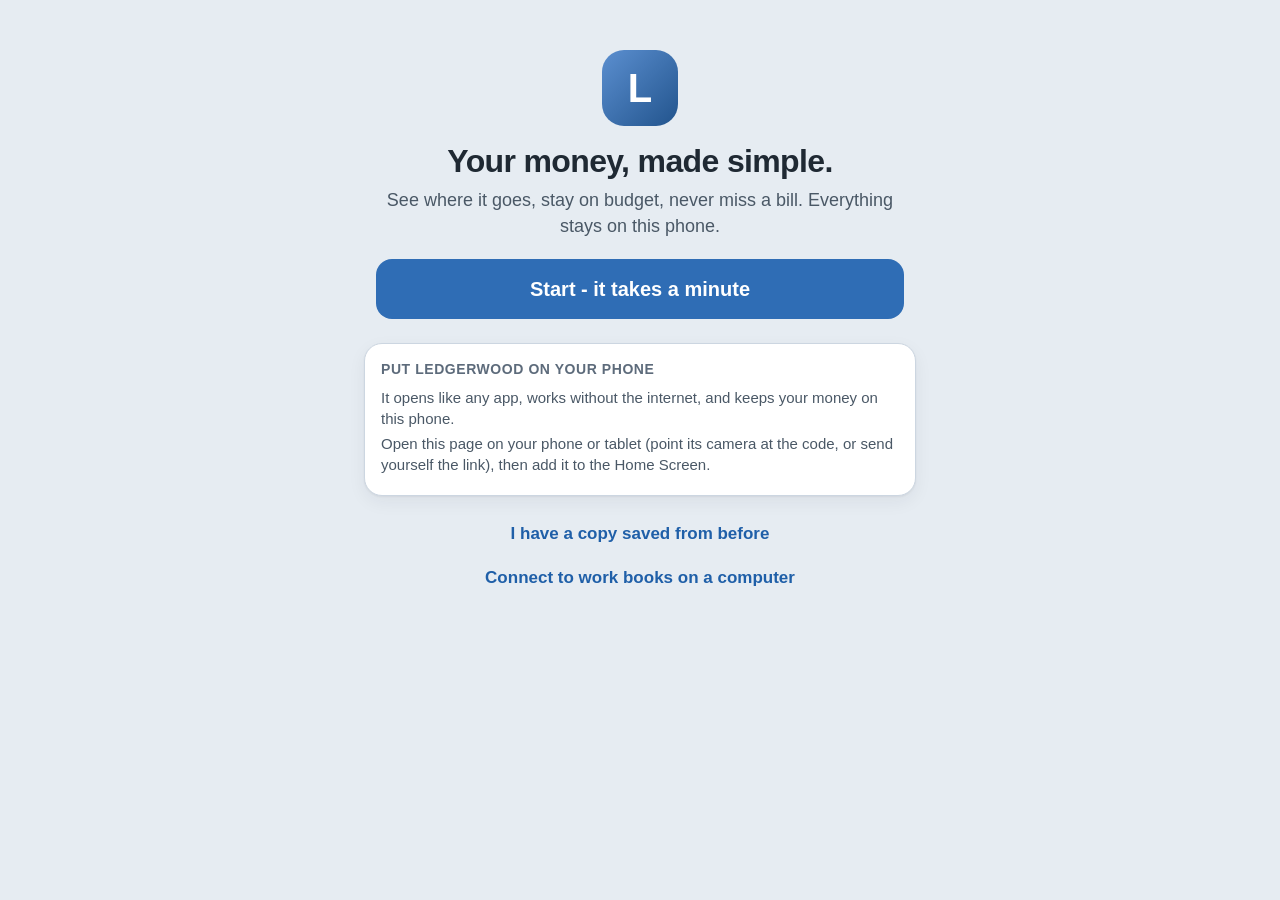
==== index.html @ f2d60dee "Ledgerwood phone app Co-Authored-By: Claude Opus 5.5 <noreply@anthropic.com>" ====
<!doctype html>
<html lang="en">
  <head>
    <meta charset="UTF-8" />
    <meta http-equiv="Content-Security-Policy" content="default-src 'self'; script-src 'self'; style-src 'self' 'unsafe-inline'; img-src 'self' data: blob:; font-src 'self' data:; connect-src 'self'; manifest-src 'self'; worker-src 'self'; object-src 'none'; base-uri 'none'; form-action 'none'" />
    <meta name="viewport" content="width=device-width, initial-scale=1, viewport-fit=cover" />
    <meta name="theme-color" content="#2f6db5" />
    <meta name="color-scheme" content="light dark" />
    <meta name="apple-mobile-web-app-capable" content="yes" />
    <meta name="mobile-web-app-capable" content="yes" />
    <meta name="apple-mobile-web-app-status-bar-style" content="default" />
    <meta name="apple-mobile-web-app-title" content="Ledgerwood" />
    <meta name="format-detection" content="telephone=no" />
    <meta name="referrer" content="no-referrer" />
    <link rel="manifest" href="./manifest.webmanifest" />
    <link rel="apple-touch-icon" href="./icon-256.png" />
    <link rel="icon" type="image/png" href="./icon-256.png" />
    <title>Ledgerwood</title>
    <script type="module" crossorigin src="./assets/index-CLqVb404.js"></script>
    <link rel="stylesheet" crossorigin href="./assets/index-DBd5K2bX.css">
  </head>
  <body>
    <div id="root"></div>
  </body>
</html>
---- assets/index-DBd5K2bX.css ----
:root{--frame:#e6ecf2;--paper:#fff;--chrome:#eef2f6;--border:#ccd6e1;--text:#1f2933;--text-2:#4a5866;--muted:#5d6b7b;--accent:#2f6db5;--accent-dark:#22548d;--accent-light:#dbe8f6;--link:#1f5fa8;--good:#2e8a4f;--bad:#c0392b;--warn:#9a6512;--warn-bg:#fdf3e1;--bar-top:#4b84c6;--bar-bottom:#3268a8;--shadow:0 1px 2px #1f293314, 0 2px 8px #1f29330f;--lightningcss-light:initial;--lightningcss-dark: ;color-scheme:light dark}@media (prefers-color-scheme:dark){:root{--lightningcss-light: ;--lightningcss-dark:initial;--frame:#14191f;--paper:#1f252d;--chrome:#252b33;--border:#38414c;--text:#e8edf2;--text-2:#c2ccd6;--muted:#9aa7b5;--accent:#3a7bc8;--accent-dark:#2f6db5;--accent-light:#213650;--link:#8cc0f5;--good:#5cc283;--bad:#f0806f;--warn:#e6b45a;--warn-bg:#3a2f1b;--bar-top:#2a4f7c;--bar-bottom:#1f3d61;--shadow:0 1px 2px #0006}}*{box-sizing:border-box;-webkit-tap-highlight-color:transparent}html,body{background:var(--frame);color:var(--text);margin:0}body{-webkit-text-size-adjust:100%;overscroll-behavior-y:contain;font:17px/1.4 -apple-system,BlinkMacSystemFont,Segoe UI,Roboto,Helvetica Neue,Arial,sans-serif}button,input,select{font:inherit;color:inherit}button{cursor:pointer}h1{margin:8px 0;font-size:24px;line-height:1.2}.pk-app{min-height:100vh;flex-direction:column;min-height:100dvh;display:flex}.pk-main{padding:12px 14px calc(96px + env(safe-area-inset-bottom));flex:1;width:100%;max-width:640px;margin:0 auto}.pk-plain .pk-main{padding-bottom:24px}.pk-head{z-index:6;position:sticky;top:0}.pk-top{padding:calc(env(safe-area-inset-top) + 4px) 6px 4px;color:#fff;background:linear-gradient(var(--bar-top), var(--bar-bottom));align-items:center;gap:4px;display:flex}.pk-title{text-align:center;white-space:nowrap;text-overflow:ellipsis;flex:1;margin:0;font-size:20px;font-weight:600;overflow:hidden}.pk-topbtn{color:#fff;background:0 0;border:0;border-radius:24px;place-items:center;width:48px;height:48px;display:grid}.pk-topbtn:active{background:#ffffff2e}.pk-topbtn.ghost{visibility:hidden}.pk-status{width:100%;color:var(--text-2);background:var(--chrome);border:0;border-bottom:1px solid var(--border);text-align:left;align-items:center;gap:8px;padding:8px 14px;font-size:15px;display:flex}.pk-status.away{background:var(--warn-bg);color:var(--warn);min-height:48px;font-weight:600}.pk-status-text{flex:1}.pk-why-btn{border:1px solid;border-radius:16px;flex:none;padding:6px 12px;font-size:14px}.pk-status.note{color:#fff;background:var(--good);border-bottom-color:#0000;min-height:40px;font-weight:600}.pk-status.note.warn{background:var(--warn)}@media (prefers-color-scheme:dark){.pk-status.note.warn{color:#1b1408}.pk-status.note{color:#0d1f14}}.pk-chips{grid-template-columns:1fr 1fr;gap:8px;margin-top:8px;display:grid}.pk-chip{background:var(--chrome);border:1px solid var(--border);border-radius:10px;flex-direction:column;padding:8px 10px;display:flex}.pk-chip span{color:var(--text-2);font-size:14px;font-weight:600}.pk-chip b{font-variant-numeric:tabular-nums;font-size:20px}.pk-chip.red{border-color:var(--bad)}.pk-chip.red b{color:var(--bad)}.pk-chip.yellow{border-color:#d39a2c}.pk-sheet-back{z-index:20;background:#00000059;align-items:flex-end;display:flex;position:fixed;inset:0}.pk-sheet{background:var(--paper);width:100%;max-width:640px;padding:18px 18px calc(18px + env(safe-area-inset-bottom));border-radius:18px 18px 0 0;flex-direction:column;gap:8px;margin:0 auto;display:flex;box-shadow:0 -6px 24px #00000040}.pk-sheet-title{font-size:20px;font-weight:700}.pk-sheet-what{font-size:17px}.pk-sheet-steps{margin:2px 0;padding-left:1.4em;font-size:17px;line-height:1.5}.pk-sheet-how{font-size:17px}.pk-sheet-more{color:var(--muted);font-size:15px}.pk-helplink{width:100%;min-height:48px;color:var(--muted);background:0 0;border:0;justify-content:center;align-items:center;gap:6px;margin-top:14px;font-size:15px;font-weight:600;display:flex}.pk-link.quiet{color:var(--muted);align-items:center;gap:6px;margin-top:12px;font-size:15px;display:inline-flex}.pk-dot{border-radius:6px;flex:none;width:11px;height:11px;display:inline-block}.pk-dot.green{background:var(--good)}.pk-dot.yellow{background:#d39a2c}.pk-dot.red{background:var(--bad)}.pk-dot.grey{background:var(--muted)}.pk-stack{flex-direction:column;gap:12px;display:flex}.pk-card{text-align:left;background:var(--paper);border:1px solid var(--border);width:100%;box-shadow:var(--shadow);border-radius:14px;padding:14px 16px;display:block}.pk-card.tap:active,.pk-row.tap:active{background:var(--accent-light)}.pk-card-head{align-items:center;gap:8px;margin-bottom:4px;display:flex}.pk-card-title{color:var(--text-2);text-transform:uppercase;letter-spacing:.03em;flex:1;font-size:15px;font-weight:600}.pk-chev{color:var(--muted);font-size:28px;line-height:1}.pk-card-more{color:var(--link);margin-top:8px;font-size:16px;font-weight:600}.pk-num{letter-spacing:-.01em;font-variant-numeric:tabular-nums;font-size:34px;font-weight:700;line-height:1.15}.pk-num.mid{font-size:26px}.pk-num-sub{color:var(--text-2);font-size:16px;font-weight:500}.pk-why{color:var(--text-2);margin-top:2px;font-size:16px}.pk-why.late,.late{color:var(--bad)}.pk-label{color:var(--muted);font-size:14px;font-weight:600}.pk-two{grid-template-columns:1fr 1fr;gap:12px;display:grid}.pk-total{text-align:right;padding:0 4px;font-size:18px;font-weight:700}.pk-list{background:var(--paper);border:1px solid var(--border);border-radius:14px;flex-direction:column;display:flex;overflow:hidden}.pk-list:empty{display:none}.pk-row{border:0;border-top:1px solid var(--border);text-align:left;background:0 0;align-items:center;gap:10px;width:100%;min-height:56px;padding:10px 16px;display:flex}.pk-list>.pk-row:first-child,.pk-card .pk-row:first-of-type{border-top:0}.pk-card .pk-row{min-height:44px;padding:8px 0}.pk-row-l{flex-direction:column;flex:1;min-width:0;display:flex}.pk-row-main{overflow-wrap:anywhere;font-weight:600}.pk-row-sub{color:var(--muted);font-size:14.5px}.pk-row-r{text-align:right;flex-direction:column;align-items:flex-end;display:flex}.pk-row-amt{font-variant-numeric:tabular-nums;white-space:nowrap;font-weight:600}.pk-row-r.late .pk-row-sub{color:var(--bad);font-weight:600}.pk-empty{text-align:center;color:var(--muted);padding:22px 8px;font-size:16px}.pk-h{margin:4px 2px 0;font-size:24px}.pk-sub{text-transform:uppercase;letter-spacing:.03em;color:var(--text-2);margin:8px 2px -4px;font-size:15px}.center{text-align:center}.pk-big{border:1px solid #0000;border-radius:14px;justify-content:center;align-items:center;gap:10px;width:100%;min-height:56px;padding:12px 18px;font-size:18px;font-weight:600;display:flex}.pk-big.primary{background:var(--accent);color:#fff}.pk-big.primary:active{background:var(--accent-dark)}.pk-big.plain{background:var(--paper);color:var(--link);border-color:var(--border)}.pk-big.danger{background:var(--bad);color:#fff}.pk-big:disabled{opacity:.55}.pk-mini{background:var(--accent);color:#fff;border:0;border-radius:10px;min-height:40px;padding:6px 12px;font-size:15px;font-weight:600}.pk-mini.plain{color:var(--link);background:0 0}.pk-link{color:var(--link);text-align:left;background:0 0;border:0;min-height:44px;padding:4px 0;font-size:18px;font-weight:600}.pk-actions{grid-template-columns:repeat(auto-fit,minmax(90px,1fr));gap:10px;display:grid}.pk-act{background:var(--paper);border:1px solid var(--border);min-height:68px;color:var(--link);border-radius:14px;flex-direction:column;justify-content:center;align-items:center;gap:4px;font-weight:600;text-decoration:none;display:flex}.pk-act:active{background:var(--accent-light)}.pk-icon{flex:none}.pk-tabs{z-index:5;background:var(--paper);border-top:1px solid var(--border);padding-bottom:env(safe-area-inset-bottom);display:flex;position:fixed;bottom:0;left:0;right:0}.pk-tabs button{min-height:64px;color:var(--muted);background:0 0;border:0;flex-direction:column;flex:1;justify-content:center;align-items:center;gap:2px;font-size:13.5px;font-weight:600;display:flex}.pk-tabs button.on{color:var(--accent)}@media (prefers-color-scheme:dark){.pk-tabs button.on{color:var(--link)}}.pk-paper{background:var(--paper);border:1px solid var(--border);box-shadow:var(--shadow);border-radius:14px;padding:16px}.pk-paper-title{align-items:center;gap:10px;margin-bottom:4px;font-size:22px;font-weight:700;display:flex}.pk-lines{border-top:1px solid var(--border);margin:10px 0 4px}.pk-lines .pk-row{border-top:1px solid var(--border);min-height:44px;padding:8px 0}.pk-lines .pk-row:first-child{border-top:0}.pk-tot{border-top:1px solid var(--border);justify-content:space-between;padding:6px 0;font-size:18px;display:flex}.pk-tot b{font-variant-numeric:tabular-nums}.pk-tot.big{font-size:20px;font-weight:700}.pk-tot.big span{color:var(--text-2);align-self:center;font-size:17px;font-weight:600}.pk-paid,.pk-stamp{color:var(--good);border:2px solid var(--good);letter-spacing:.08em;border-radius:6px;margin-top:6px;padding:0 8px;font-weight:800;display:inline-block;transform:rotate(-4deg)}.pk-stamp{color:var(--bad);border-color:var(--bad);font-size:14px}.pk-bar{background:var(--chrome);border:1px solid var(--border);border-radius:6px;height:12px;margin:8px 0 4px;overflow:hidden}.pk-bar span{background:var(--good);height:100%;display:block}.pk-bar span.over{background:var(--bad)}.pk-search,.pk-field input,.pk-field select{border:1px solid var(--border);background:var(--paper);border-radius:12px;width:100%;min-height:54px;padding:10px 14px;font-size:18px}.pk-search:focus,.pk-field input:focus,.pk-field select:focus{outline:3px solid var(--accent-light);border-color:var(--accent)}.pk-field{flex-direction:column;gap:6px;display:flex}.pk-field>span{color:var(--text-2);font-size:15px;font-weight:600}.pk-seg{background:var(--chrome);border:1px solid var(--border);border-radius:12px;padding:3px;display:flex}.pk-seg button{min-height:46px;color:var(--text-2);background:0 0;border:0;border-radius:9px;flex:1;font-weight:600}.pk-seg button.on{background:var(--paper);color:var(--text);box-shadow:var(--shadow)}.pk-pickrow{text-align:left;border:1px solid var(--border);background:var(--paper);border-radius:10px;min-height:50px;padding:8px 14px;font-weight:600}.pk-chosen{background:var(--accent-light);border-radius:12px;justify-content:space-between;align-items:center;gap:8px;min-height:54px;padding:4px 4px 4px 14px;display:flex}.pk-check{align-items:center;gap:10px;min-height:48px;font-size:16px;display:flex}.pk-check input{width:24px;height:24px}.pk-row.snap{gap:12px}.pk-thumb{object-fit:cover;background:var(--chrome);width:52px;height:52px;color:var(--muted);border-radius:8px;flex:none;place-items:center;display:grid}.pk-state{font-size:15px;font-weight:600}.pk-state.done{color:var(--good)}.pk-state.waiting{color:var(--warn)}.pk-state.failed{color:var(--bad)}.pk-row-btns{flex-direction:column;gap:4px;display:flex}.pk-center{text-align:center;padding:calc(env(safe-area-inset-top) + 32px) 10px 16px;flex-direction:column;align-items:center;gap:10px;display:flex}.pk-center p{max-width:30em;margin:4px 0}.pk-logo{color:#fff;background:linear-gradient(var(--bar-top), var(--bar-bottom));width:76px;height:76px;box-shadow:var(--shadow);border-radius:20px;place-items:center;font:800 44px/1 Georgia,serif;display:grid}.pk-logo.small{border-radius:15px;width:56px;height:56px;font-size:32px}.pk-phone-big{color:#fff;background:var(--good);border-radius:38px;place-items:center;width:76px;height:76px;font-size:40px;display:grid}.pk-steps{text-align:left;max-width:26em;padding-left:1.4em;font-size:18px;line-height:1.5}.pk-steps li{margin:8px 0}.pk-quiet{color:var(--muted)}.pk-quiet.small{margin-top:12px;font-size:14.5px}.pk-bad{color:var(--bad);min-height:1.4em;font-weight:600}.pk-pad{padding:0 14px}.pk-pinpage h1{margin-top:4px}.pk-pin{flex-direction:column;align-items:center;gap:22px;width:100%;max-width:330px;display:flex}.pk-pin-dots{gap:18px;margin-top:8px;display:flex}.pk-pin-dots span{border:2px solid var(--accent);border-radius:9px;width:18px;height:18px}.pk-pin-dots span.on{background:var(--accent)}.pk-keys{grid-template-columns:repeat(3,1fr);gap:14px;width:100%;display:grid}.pk-key{border:1px solid var(--border);background:var(--paper);height:72px;box-shadow:var(--shadow);border-radius:36px;font-size:30px;font-weight:500}.pk-key:active{background:var(--accent-light)}.pk-spin{border:4px solid var(--accent-light);border-top-color:var(--accent);border-radius:22px;width:44px;height:44px;margin:18px;animation:.9s linear infinite pk-spin}.pk-spin.small{border-width:3px;width:28px;height:28px}@keyframes pk-spin{to{transform:rotate(360deg)}}@media (min-width:380px){.pk-num{font-size:36px}}@media (prefers-reduced-motion:reduce){.pk-spin{animation-duration:3s}}.pk-tot.sub{color:var(--text-2);font-size:16px}:root{--mm-radius:18px;--mm-good:var(--good);--mm-card-shadow:0 1px 2px #1f29330f, 0 6px 18px #1f29330f;--pk-blue:#5b8fd0}@media (prefers-color-scheme:dark){:root{--mm-card-shadow:0 1px 2px #00000059}}.mm-app{min-height:100vh;background:var(--frame);min-height:100dvh;display:flex}.mm-body{flex-direction:column;flex:1;min-width:0;display:flex}.mm-top{background:linear-gradient(135deg, var(--bar-top), var(--bar-bottom))}.mm-main{padding:14px 14px calc(104px + env(safe-area-inset-bottom));flex:1;width:100%;max-width:680px;margin:0 auto}.mm-app.wide .mm-main{padding-bottom:32px}.mm-main.two{max-width:1180px}.mm-stack{flex-direction:column;gap:12px;min-width:0;display:flex}.mm-cols{grid-template-columns:minmax(0,1fr) minmax(0,1fr);align-items:start;gap:16px;display:grid}@media (orientation:portrait) and (max-width:900px){.mm-cols{grid-template-columns:minmax(0,1fr) minmax(0,1fr)}}.mm-card{background:var(--paper);border:1px solid var(--border);border-radius:var(--mm-radius);box-shadow:var(--mm-card-shadow);text-align:left;width:100%;color:var(--text);padding:16px;display:block}.mm-card.tap,.tap{cursor:pointer}.mm-card.tap:active{transform:scale(.995)}.mm-card-title{letter-spacing:.04em;text-transform:uppercase;color:var(--muted);margin-bottom:8px;font-size:14px;font-weight:700}.mm-big{letter-spacing:-.02em;font-variant-numeric:tabular-nums;margin:2px 0 10px;font-size:42px;font-weight:800;line-height:1.1}.mm-big.mid{font-size:32px}.mm-big.bad,.bad{color:var(--bad)}.good{color:var(--mm-good)}.mm-quiet{color:var(--text-2);margin:4px 0;font-size:15px}.mm-quiet.center,.center{text-align:center}.mm-nice{background:color-mix(in srgb, var(--good) 14%, transparent);color:var(--mm-good);border-radius:12px;margin-top:10px;padding:8px 12px;font-size:15px;font-weight:600}.mm-tip{color:var(--text-2);font-size:15px}.mm-hello{background:var(--accent-light);border-color:#0000;align-items:center;gap:12px;display:flex}.mm-hello-emoji{font-size:34px}.mm-two,.mm-three{grid-template-columns:1fr 1fr;gap:10px;margin:6px 0 10px;display:grid}.mm-three{grid-template-columns:1fr 1fr 1fr}.mm-two>div,.mm-three>div{flex-direction:column;display:flex}.mm-two b,.mm-three b{font-variant-numeric:tabular-nums;font-size:21px}.mm-row{border-top:1px solid var(--border);font-variant-numeric:tabular-nums;justify-content:space-between;align-items:center;gap:10px;min-height:44px;padding:6px 0;display:flex}.mm-row:first-of-type{border-top:0}.mm-row>span{flex-direction:column;min-width:0;display:flex}.mm-row small,.mm-entry small,.mm-catrow small{color:var(--text-2);font-size:14px}.mm-sub{text-transform:uppercase;letter-spacing:.05em;color:var(--muted);margin:14px 0 4px;font-size:13px;font-weight:700}.mm-empty{text-align:center;color:var(--text-2);padding:28px 16px}.mm-bar{background:color-mix(in srgb, var(--accent) 14%, var(--chrome));border-radius:6px;height:10px;margin:6px 0;overflow:hidden}.mm-bar>span{background:linear-gradient(90deg, var(--accent), var(--pk-blue));border-radius:6px;height:100%;transition:width .4s;display:block}.mm-bar>span.over{background:var(--bad)}.mm-catrow,.mm-entry{border:0;border-top:1px solid var(--border);text-align:left;width:100%;min-height:60px;color:var(--text);background:0 0;align-items:center;gap:12px;padding:8px 2px;display:flex}.mm-card>.mm-catrow:first-of-type,.mm-card>.mm-entry:first-of-type,.mm-card-title+.mm-catrow,.mm-card-title+.mm-entry{border-top:0}.mm-catrow.quiet{opacity:.85;min-height:52px}.mm-emoji{background:var(--chrome);border-radius:14px;flex:none;place-items:center;width:44px;height:44px;font-size:23px;display:grid}.mm-catrow-mid,.mm-entry-mid{flex-direction:column;flex:1;min-width:0;display:flex}.mm-catrow-name,.mm-entry-name{white-space:nowrap;text-overflow:ellipsis;font-weight:600;overflow:hidden}.mm-entry-mid small{white-space:nowrap;text-overflow:ellipsis;overflow:hidden}.mm-catrow-amt,.mm-entry-amt{text-align:right;font-variant-numeric:tabular-nums;flex-direction:column;flex:none;align-items:flex-end;font-weight:700;display:flex}.mm-goalrow{flex-direction:column;padding:6px 0;display:flex}.mm-goalrow>span{justify-content:space-between;font-weight:600;display:flex}.mm-day-head{color:var(--muted);margin:10px 4px 2px;font-size:14px;font-weight:700}.mm-day{background:var(--paper);border:1px solid var(--border);border-radius:var(--mm-radius);box-shadow:var(--mm-card-shadow);padding:2px 14px}.mm-day .mm-day-head{margin:10px 0 0}.mm-day .mm-entry:first-of-type{border-top:0}.mm-bill{border-top:1px solid var(--border);padding:4px 0 8px}.mm-bill:first-of-type{border-top:0}.mm-bill-main{text-align:left;width:100%;min-height:60px;color:var(--text);background:0 0;border:0;align-items:center;gap:12px;padding:6px 2px;display:flex}.mm-bill-acts{gap:8px;padding-left:58px;display:flex}.mm-kept{color:var(--text);margin:8px 0 14px;padding-left:20px}.mm-kept li{margin:6px 0}.mm-sync{cursor:pointer;min-height:44px}.mm-sync.away,.mm-sync.problem{background:var(--warn-bg);color:var(--warn);font-weight:600}.pk-dot.blue{background:var(--accent)}.mm-seg{background:var(--chrome);border:1px solid var(--border);border-radius:14px;grid-template-columns:repeat(3,1fr);gap:4px;padding:4px;display:grid}.mm-card .mm-seg,.mm-form .mm-seg{grid-template-columns:1fr 1fr}.mm-seg button{min-height:48px;color:var(--text-2);background:0 0;border:0;border-radius:11px;font-weight:600}.mm-seg button.on{background:var(--paper);color:var(--accent-dark);box-shadow:var(--mm-card-shadow)}@media (prefers-color-scheme:dark){.mm-seg button.on{color:var(--link)}}.mm-amount{text-align:center;letter-spacing:-.02em;font-variant-numeric:tabular-nums;margin:6px 0 2px;font-size:52px;font-weight:800}.mm-amount.small{font-size:40px}.mm-amount.good{color:var(--mm-good)}.mm-pad{grid-template-columns:repeat(3,1fr);gap:8px;display:grid}.mm-padkey{border:1px solid var(--border);background:var(--paper);min-height:56px;color:var(--text);box-shadow:var(--mm-card-shadow);border-radius:14px;font-size:24px;font-weight:600}.mm-padkey:active{background:var(--accent-light)}.mm-label{margin:8px 2px -2px;font-weight:700}.mm-cats{grid-template-columns:repeat(auto-fill,minmax(92px,1fr));gap:8px;display:grid}.mm-cat{border:2px solid var(--border);background:var(--paper);min-height:84px;color:var(--text);text-align:center;border-radius:16px;flex-direction:column;justify-content:center;align-items:center;gap:4px;padding:6px 4px;font-size:13.5px;font-weight:600;line-height:1.15;display:flex}.mm-cat.on{border-color:var(--accent);background:var(--accent-light)}.mm-cat-emoji{font-size:28px}.mm-chips{flex-wrap:wrap;gap:8px;display:flex}.mm-chip{border:1px solid var(--border);background:var(--paper);min-height:44px;color:var(--text);border-radius:22px;padding:8px 14px;font-weight:600}.mm-chip.on{background:var(--accent);border-color:var(--accent);color:#fff}.mm-field{flex-direction:column;gap:6px;font-weight:600;display:flex}.mm-field>span:first-child{color:var(--text-2);font-size:15px}.mm-field input,.mm-field select,.mm-money-in input,.mm-search input{border:1px solid var(--border);background:var(--paper);min-height:50px;color:var(--text);border-radius:14px;width:100%;padding:10px 14px;font-size:18px}.mm-money-in{align-items:center;gap:8px;display:flex}.mm-money-in>span{color:var(--text-2);font-size:20px;font-weight:700}.mm-photo{border:1px dashed var(--border);background:var(--paper);cursor:pointer;min-height:60px;color:var(--text-2);border-radius:14px;align-items:center;gap:12px;padding:8px 14px;font-weight:600;display:flex;position:relative}.mm-photo input,.mm-filebtn input{opacity:0;cursor:pointer;position:absolute;inset:0}.mm-filebtn{place-items:center;display:grid;position:relative}.mm-photo>span[aria-hidden]{font-size:26px}.mm-photo img{object-fit:cover;border-radius:8px;width:48px;height:48px}.mm-save{margin-top:6px}.mm-search{background:var(--paper);border:1px solid var(--border);color:var(--text-2);border-radius:16px;align-items:center;gap:8px;padding:0 6px 0 14px;display:flex}.mm-search input{background:0 0;border:0;min-height:52px;padding-left:0}.mm-search button{width:44px;height:44px;color:var(--text-2);background:0 0;border:0;font-size:26px}.mm-link{color:var(--link);text-align:left;background:0 0;border:0;min-height:44px;padding:8px 4px;font-weight:600}.mm-link.bad{color:var(--bad)}.mm-monthbar{justify-content:space-between;align-items:center;margin-bottom:4px;font-size:19px;display:flex}.pk-topbtn.dark{color:var(--text)}.pk-topbtn.flip svg{transform:scaleX(-1)}.mm-sheet{max-height:92vh;overflow:auto}.mm-tabs{z-index:7;padding:6px 8px calc(6px + env(safe-area-inset-bottom));background:color-mix(in srgb, var(--paper) 92%, transparent);-webkit-backdrop-filter:blur(12px);border-top:1px solid var(--border);grid-template-columns:repeat(5,1fr);align-items:end;display:grid;position:fixed;bottom:0;left:0;right:0}.mm-tabs button{min-height:56px;color:var(--muted);background:0 0;border:0;flex-direction:column;justify-content:center;align-items:center;gap:2px;font-size:12.5px;font-weight:600;display:flex}.mm-tabs button.on{color:var(--accent)}@media (prefers-color-scheme:dark){.mm-tabs button.on{color:var(--link)}}.mm-tabs button.add{background:linear-gradient(135deg, var(--pk-blue), var(--accent-dark));color:#fff;border-radius:31px;justify-self:center;width:62px;height:62px;min-height:62px;margin-top:-26px;box-shadow:0 6px 16px #2f6db573}.mm-rail{height:100vh;width:104px;height:100dvh;padding:calc(14px + env(safe-area-inset-top)) 8px 14px;background:var(--paper);border-right:1px solid var(--border);flex-direction:column;flex:none;align-items:center;gap:6px;display:flex;position:sticky;top:0}.mm-rail-logo,.mm-logo{background:linear-gradient(135deg, var(--pk-blue), var(--accent-dark));color:#fff;border-radius:14px;place-items:center;width:48px;height:48px;margin-bottom:10px;font-size:26px;font-weight:800;display:grid}.mm-rail button{width:88px;min-height:64px;color:var(--muted);background:0 0;border:0;border-radius:16px;flex-direction:column;justify-content:center;align-items:center;gap:3px;font-size:13px;font-weight:600;display:flex}.mm-rail button.on{background:var(--accent-light);color:var(--accent-dark)}@media (prefers-color-scheme:dark){.mm-rail button.on{color:var(--link)}}.mm-rail button.add{background:linear-gradient(135deg, var(--pk-blue), var(--accent-dark));color:#fff;margin:6px 0}.mm-welcome,.mm-setup{padding:calc(16px + env(safe-area-inset-top)) 4px 24px;flex-direction:column;gap:16px;max-width:560px;margin:0 auto;display:flex}.mm-hero{text-align:center;padding:22px 12px 8px}.mm-hero .mm-logo{border-radius:22px;width:76px;height:76px;margin:0 auto 16px;font-size:40px}.mm-hero h1{letter-spacing:-.02em;margin:0 0 8px;font-size:32px}.mm-hero p{color:var(--text-2);margin:0 0 20px;font-size:18px}.mm-go{border-radius:16px;min-height:60px;font-size:20px}.mm-first{background:var(--accent-light);border-radius:14px;padding:12px 14px;color:var(--text)!important;margin:0 0 4px!important;font-size:17px!important}.mm-welcome-more{flex-direction:column;align-items:center;display:flex}.mm-setup h1{margin:6px 0 0;font-size:28px}.mm-picks{flex-direction:column;gap:10px;display:flex}.mm-pick{border:2px solid var(--border);border-radius:var(--mm-radius);background:var(--paper);overflow:hidden}.mm-pick.on{border-color:var(--accent)}.mm-pick-head{text-align:left;width:100%;min-height:64px;color:var(--text);background:0 0;border:0;align-items:center;gap:12px;padding:10px 16px;font-size:19px;font-weight:700;display:flex}.mm-pick-emoji{font-size:28px}.mm-pick-label{flex:1}.mm-tick{border:2px solid var(--border);color:#fff;border-radius:15px;place-items:center;width:30px;height:30px;font-size:18px;display:grid}.mm-pick.on .mm-tick{background:var(--accent);border-color:var(--accent)}.mm-pick-ask{color:var(--text-2);flex-direction:column;gap:6px;padding:0 16px 14px;font-weight:600;display:flex}.mm-installcard .pk-big{margin-top:6px}.mm-install{gap:12px;margin:10px 0 0;padding:0;list-style:none;display:grid}.mm-install li{align-items:center;gap:14px;display:flex}.mm-install li span{flex:1;font-size:16px}.mm-pic{flex:none}@media (min-width:640px){.mm-install{grid-template-columns:repeat(3,1fr)}.mm-install li{text-align:center;flex-direction:column}}@media (min-width:768px){.mm-big{font-size:48px}.mm-cats{grid-template-columns:repeat(auto-fill,minmax(110px,1fr))}.mm-add{width:100%;max-width:620px;margin:0 auto}.mm-cols .mm-add{max-width:none}.mm-pad{gap:10px}.mm-padkey{min-height:60px}}.mm-share{flex-direction:column;align-items:center;display:flex}.mm-qr{border:1px solid var(--border);border-radius:12px;width:min(78vw,300px);height:min(78vw,300px);margin:6px 0 10px}
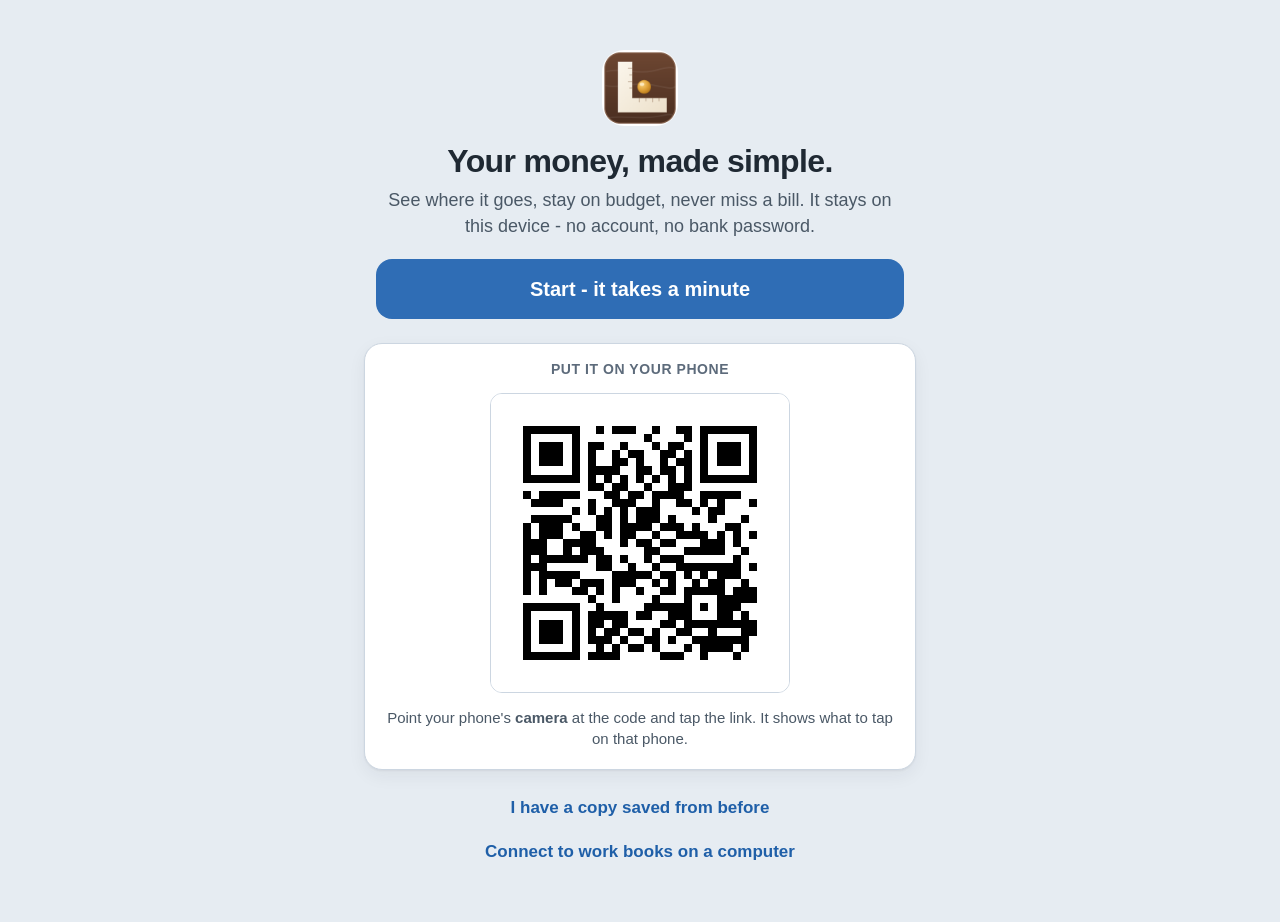
==== commit 7057dbe7: "Ledgerwood phone app - 22 Nov 2026 build Co-Authored-By: Claude Opus 5.5 <noreply@anthropic.com>" ====
--- a/index.html
+++ b/index.html
@@ -1,26 +1,52 @@
-<!doctype html>
-<html lang="en">
-  <head>
+<!doctype html>
+<html lang="en">
+  <head>
     <meta charset="UTF-8" />
-    <meta http-equiv="Content-Security-Policy" content="default-src 'self'; script-src 'self'; style-src 'self' 'unsafe-inline'; img-src 'self' data: blob:; font-src 'self' data:; connect-src 'self'; manifest-src 'self'; worker-src 'self'; object-src 'none'; base-uri 'none'; form-action 'none'" />
-    <meta name="viewport" content="width=device-width, initial-scale=1, viewport-fit=cover" />
-    <meta name="theme-color" content="#2f6db5" />
-    <meta name="color-scheme" content="light dark" />
-    <meta name="apple-mobile-web-app-capable" content="yes" />
-    <meta name="mobile-web-app-capable" content="yes" />
-    <meta name="apple-mobile-web-app-status-bar-style" content="default" />
-    <meta name="apple-mobile-web-app-title" content="Ledgerwood" />
-    <meta name="format-detection" content="telephone=no" />
-    <meta name="referrer" content="no-referrer" />
-    <link rel="manifest" href="./manifest.webmanifest" />
-    <link rel="apple-touch-icon" href="./icon-256.png" />
-    <link rel="icon" type="image/png" href="./icon-256.png" />
-    <title>Ledgerwood</title>
-    <script type="module" crossorigin src="./assets/index-CLqVb404.js"></script>
-    <link rel="stylesheet" crossorigin href="./assets/index-DBd5K2bX.css">
-  </head>
-  <body>
-    <div id="root"></div>-
-  </body>
-</html>
+    <meta http-equiv="Content-Security-Policy" content="default-src 'self'; script-src 'self'; style-src 'self' 'unsafe-inline'; img-src 'self' data: blob:; font-src 'self' data:; connect-src 'self'; manifest-src 'self'; worker-src 'self'; object-src 'none'; base-uri 'none'; form-action 'none'" />
+    <meta name="viewport" content="width=device-width, initial-scale=1, viewport-fit=cover" />
+    <meta name="theme-color" content="#2f6db5" media="(prefers-color-scheme: light)" />
+    <meta name="theme-color" content="#1f3d61" media="(prefers-color-scheme: dark)" />
+    <meta name="color-scheme" content="light dark" />
+    <meta name="description" content="Your money, made simple: spending, budget, bills, net worth and goals. Stays on your phone." />
+    <meta name="apple-mobile-web-app-capable" content="yes" />
+    <meta name="mobile-web-app-capable" content="yes" />
+    <meta name="apple-mobile-web-app-status-bar-style" content="default" />
+    <meta name="apple-mobile-web-app-title" content="Ledgerwood" />
+    <meta name="application-name" content="Ledgerwood" />
+    <meta name="format-detection" content="telephone=no" />
+    <meta name="referrer" content="no-referrer" />
+    <link rel="manifest" href="./manifest.webmanifest" />
+    <link rel="apple-touch-icon" sizes="180x180" href="./apple-touch-icon.png" />
+    <link rel="icon" type="image/png" sizes="32x32" href="./favicon-32.png" />
+    <link rel="icon" type="image/png" sizes="192x192" href="./icon-192.png" />
+    <title>Ledgerwood</title>
+    <script type="module" crossorigin src="./assets/index-B4ECq8H7.js"></script>
+    <link rel="stylesheet" crossorigin href="./assets/index-NoOewd4c.css">
+      <link rel="apple-touch-startup-image" media="(device-width: 320px) and (device-height: 568px) and (-webkit-device-pixel-ratio: 2) and (orientation: portrait)" href="./splash-640x1136.png" />
+    <link rel="apple-touch-startup-image" media="(device-width: 375px) and (device-height: 667px) and (-webkit-device-pixel-ratio: 2) and (orientation: portrait)" href="./splash-750x1334.png" />
+    <link rel="apple-touch-startup-image" media="(device-width: 414px) and (device-height: 736px) and (-webkit-device-pixel-ratio: 3) and (orientation: portrait)" href="./splash-1242x2208.png" />
+    <link rel="apple-touch-startup-image" media="(device-width: 375px) and (device-height: 812px) and (-webkit-device-pixel-ratio: 3) and (orientation: portrait)" href="./splash-1125x2436.png" />
+    <link rel="apple-touch-startup-image" media="(device-width: 414px) and (device-height: 896px) and (-webkit-device-pixel-ratio: 2) and (orientation: portrait)" href="./splash-828x1792.png" />
+    <link rel="apple-touch-startup-image" media="(device-width: 414px) and (device-height: 896px) and (-webkit-device-pixel-ratio: 3) and (orientation: portrait)" href="./splash-1242x2688.png" />
+    <link rel="apple-touch-startup-image" media="(device-width: 390px) and (device-height: 844px) and (-webkit-device-pixel-ratio: 3) and (orientation: portrait)" href="./splash-1170x2532.png" />
+    <link rel="apple-touch-startup-image" media="(device-width: 428px) and (device-height: 926px) and (-webkit-device-pixel-ratio: 3) and (orientation: portrait)" href="./splash-1284x2778.png" />
+    <link rel="apple-touch-startup-image" media="(device-width: 393px) and (device-height: 852px) and (-webkit-device-pixel-ratio: 3) and (orientation: portrait)" href="./splash-1179x2556.png" />
+    <link rel="apple-touch-startup-image" media="(device-width: 430px) and (device-height: 932px) and (-webkit-device-pixel-ratio: 3) and (orientation: portrait)" href="./splash-1290x2796.png" />
+    <link rel="apple-touch-startup-image" media="(device-width: 402px) and (device-height: 874px) and (-webkit-device-pixel-ratio: 3) and (orientation: portrait)" href="./splash-1206x2622.png" />
+    <link rel="apple-touch-startup-image" media="(device-width: 440px) and (device-height: 956px) and (-webkit-device-pixel-ratio: 3) and (orientation: portrait)" href="./splash-1320x2868.png" />
+    <link rel="apple-touch-startup-image" media="(device-width: 420px) and (device-height: 912px) and (-webkit-device-pixel-ratio: 3) and (orientation: portrait)" href="./splash-1260x2736.png" />
+    <link rel="apple-touch-startup-image" media="(device-width: 744px) and (device-height: 1133px) and (-webkit-device-pixel-ratio: 2) and (orientation: portrait)" href="./splash-1488x2266.png" />
+    <link rel="apple-touch-startup-image" media="(device-width: 768px) and (device-height: 1024px) and (-webkit-device-pixel-ratio: 2) and (orientation: portrait)" href="./splash-1536x2048.png" />
+    <link rel="apple-touch-startup-image" media="(device-width: 810px) and (device-height: 1080px) and (-webkit-device-pixel-ratio: 2) and (orientation: portrait)" href="./splash-1620x2160.png" />
+    <link rel="apple-touch-startup-image" media="(device-width: 820px) and (device-height: 1180px) and (-webkit-device-pixel-ratio: 2) and (orientation: portrait)" href="./splash-1640x2360.png" />
+    <link rel="apple-touch-startup-image" media="(device-width: 834px) and (device-height: 1112px) and (-webkit-device-pixel-ratio: 2) and (orientation: portrait)" href="./splash-1668x2224.png" />
+    <link rel="apple-touch-startup-image" media="(device-width: 834px) and (device-height: 1194px) and (-webkit-device-pixel-ratio: 2) and (orientation: portrait)" href="./splash-1668x2388.png" />
+    <link rel="apple-touch-startup-image" media="(device-width: 834px) and (device-height: 1210px) and (-webkit-device-pixel-ratio: 2) and (orientation: portrait)" href="./splash-1668x2420.png" />
+    <link rel="apple-touch-startup-image" media="(device-width: 1024px) and (device-height: 1366px) and (-webkit-device-pixel-ratio: 2) and (orientation: portrait)" href="./splash-2048x2732.png" />
+    <link rel="apple-touch-startup-image" media="(device-width: 1032px) and (device-height: 1376px) and (-webkit-device-pixel-ratio: 2) and (orientation: portrait)" href="./splash-2064x2752.png" />
+  </head>
+  <body>
+    <div id="root"></div>
+    <noscript><p style="font: 18px/1.4 sans-serif; padding: 24px">Ledgerwood needs JavaScript turned on in this browser.</p></noscript>
+  </body>
+</html>
--- a/assets/index-NoOewd4c.css
+++ b/assets/index-NoOewd4c.css
@@ -0,0 +1 @@
+:root{--frame:#e6ecf2;--paper:#fff;--chrome:#eef2f6;--border:#ccd6e1;--text:#1f2933;--text-2:#4a5866;--muted:#5d6b7b;--accent:#2f6db5;--accent-dark:#22548d;--accent-light:#dbe8f6;--link:#1f5fa8;--good:#237240;--bad:#c0392b;--warn:#9a6512;--warn-bg:#fdf3e1;--bar-top:#3a70b0;--bar-bottom:#2c5f9c;--shadow:0 1px 2px #1f293314, 0 2px 8px #1f29330f;--lightningcss-light:initial;--lightningcss-dark: ;color-scheme:light dark}@media (prefers-color-scheme:dark){:root{--lightningcss-light: ;--lightningcss-dark:initial;--frame:#14191f;--paper:#1f252d;--chrome:#252b33;--border:#38414c;--text:#e8edf2;--text-2:#c2ccd6;--muted:#9aa7b5;--accent:#2f6db5;--accent-dark:#275d9c;--accent-light:#213650;--link:#8cc0f5;--good:#5cc283;--bad:#f0806f;--warn:#e6b45a;--warn-bg:#3a2f1b;--bar-top:#2a4f7c;--bar-bottom:#1f3d61;--shadow:0 1px 2px #0006}}*{box-sizing:border-box;-webkit-tap-highlight-color:transparent}html,body{background:var(--frame);color:var(--text);margin:0}body{-webkit-text-size-adjust:100%;overscroll-behavior-y:contain;font:17px/1.4 -apple-system,BlinkMacSystemFont,Segoe UI,Roboto,Helvetica Neue,Arial,sans-serif}button,input,select{font:inherit;color:inherit}button{cursor:pointer}h1{margin:8px 0;font-size:24px;line-height:1.2}.pk-app{min-height:100vh;flex-direction:column;min-height:100dvh;display:flex}.pk-main{padding:12px 14px calc(96px + env(safe-area-inset-bottom));flex:1;width:100%;max-width:640px;margin:0 auto}.pk-plain .pk-main{padding-bottom:24px}.pk-head{z-index:6;position:sticky;top:0}.pk-top{padding:calc(env(safe-area-inset-top) + 4px) 6px 4px;color:#fff;background:linear-gradient(var(--bar-top), var(--bar-bottom));align-items:center;gap:4px;display:flex}.pk-title{text-align:center;white-space:nowrap;text-overflow:ellipsis;flex:1;margin:0;font-size:20px;font-weight:600;overflow:hidden}.pk-topbtn{color:#fff;background:0 0;border:0;border-radius:24px;place-items:center;width:48px;height:48px;display:grid}.pk-topbtn:active{background:#ffffff2e}.pk-topbtn.ghost{visibility:hidden}.pk-status{width:100%;color:var(--text-2);background:var(--chrome);border:0;border-bottom:1px solid var(--border);text-align:left;align-items:center;gap:8px;padding:8px 14px;font-size:15px;display:flex}.pk-status.away{background:var(--warn-bg);color:var(--warn);min-height:48px;font-weight:600}.pk-status-text{flex:1}.pk-why-btn{border:1px solid;border-radius:16px;flex:none;padding:6px 12px;font-size:14px}.pk-status.note{color:#fff;background:var(--good);border-bottom-color:#0000;min-height:40px;font-weight:600}.pk-status.note.warn{background:var(--warn)}@media (prefers-color-scheme:dark){.pk-status.note.warn{color:#1b1408}.pk-status.note{color:#0d1f14}}.pk-chips{grid-template-columns:1fr 1fr;gap:8px;margin-top:8px;display:grid}.pk-chip{background:var(--chrome);border:1px solid var(--border);border-radius:10px;flex-direction:column;padding:8px 10px;display:flex}.pk-chip span{color:var(--text-2);font-size:14px;font-weight:600}.pk-chip b{font-variant-numeric:tabular-nums;font-size:20px}.pk-chip.red{border-color:var(--bad)}.pk-chip.red b{color:var(--bad)}.pk-chip.yellow{border-color:#d39a2c}.pk-sheet-back{z-index:20;background:#00000059;align-items:flex-end;display:flex;position:fixed;inset:0}.pk-sheet{background:var(--paper);width:100%;max-width:640px;padding:18px 18px calc(18px + env(safe-area-inset-bottom));border-radius:18px 18px 0 0;flex-direction:column;gap:8px;margin:0 auto;display:flex;box-shadow:0 -6px 24px #00000040}.pk-sheet-title{font-size:20px;font-weight:700}.pk-sheet-what{font-size:17px}.pk-sheet-steps{margin:2px 0;padding-left:1.4em;font-size:17px;line-height:1.5}.pk-sheet-how{font-size:17px}.pk-sheet-more{color:var(--muted);font-size:15px}.pk-helplink{width:100%;min-height:48px;color:var(--muted);background:0 0;border:0;justify-content:center;align-items:center;gap:6px;margin-top:14px;font-size:15px;font-weight:600;display:flex}.pk-link.quiet{color:var(--muted);align-items:center;gap:6px;margin-top:12px;font-size:15px;display:inline-flex}.pk-dot{border-radius:6px;flex:none;width:11px;height:11px;display:inline-block}.pk-dot.green{background:var(--good)}.pk-dot.yellow{background:#d39a2c}.pk-dot.red{background:var(--bad)}.pk-dot.grey{background:var(--muted)}.pk-stack{flex-direction:column;gap:12px;display:flex}.pk-card{text-align:left;background:var(--paper);border:1px solid var(--border);width:100%;box-shadow:var(--shadow);border-radius:14px;padding:14px 16px;display:block}.pk-card.tap:active,.pk-row.tap:active{background:var(--accent-light)}.pk-card-head{align-items:center;gap:8px;margin-bottom:4px;display:flex}.pk-card-title{color:var(--text-2);text-transform:uppercase;letter-spacing:.03em;flex:1;font-size:15px;font-weight:600}.pk-chev{color:var(--muted);font-size:28px;line-height:1}.pk-card-more{color:var(--link);margin-top:8px;font-size:16px;font-weight:600}.pk-num{letter-spacing:-.01em;font-variant-numeric:tabular-nums;font-size:34px;font-weight:700;line-height:1.15}.pk-num.mid{font-size:26px}.pk-num-sub{color:var(--text-2);font-size:16px;font-weight:500}.pk-why{color:var(--text-2);margin-top:2px;font-size:16px}.pk-why.late,.late{color:var(--bad)}.pk-label{color:var(--muted);font-size:14px;font-weight:600}.pk-two{grid-template-columns:1fr 1fr;gap:12px;display:grid}.pk-total{text-align:right;padding:0 4px;font-size:18px;font-weight:700}.pk-list{background:var(--paper);border:1px solid var(--border);border-radius:14px;flex-direction:column;display:flex;overflow:hidden}.pk-list:empty{display:none}.pk-row{border:0;border-top:1px solid var(--border);text-align:left;background:0 0;align-items:center;gap:10px;width:100%;min-height:56px;padding:10px 16px;display:flex}.pk-list>.pk-row:first-child,.pk-card .pk-row:first-of-type{border-top:0}.pk-card .pk-row{min-height:44px;padding:8px 0}.pk-row-l{flex-direction:column;flex:1;min-width:0;display:flex}.pk-row-main{overflow-wrap:anywhere;font-weight:600}.pk-row-sub{color:var(--muted);font-size:14.5px}.pk-row-r{text-align:right;flex-direction:column;align-items:flex-end;display:flex}.pk-row-amt{font-variant-numeric:tabular-nums;white-space:nowrap;font-weight:600}.pk-row-r.late .pk-row-sub{color:var(--bad);font-weight:600}.pk-empty{text-align:center;color:var(--muted);padding:22px 8px;font-size:16px}.pk-h{margin:4px 2px 0;font-size:24px}.pk-sub{text-transform:uppercase;letter-spacing:.03em;color:var(--text-2);margin:8px 2px -4px;font-size:15px}.center{text-align:center}.pk-big{border:1px solid #0000;border-radius:14px;justify-content:center;align-items:center;gap:10px;width:100%;min-height:56px;padding:12px 18px;font-size:18px;font-weight:600;display:flex}.pk-big.primary{background:var(--accent);color:#fff}.pk-big.primary:active{background:var(--accent-dark)}.pk-big.plain{background:var(--paper);color:var(--link);border-color:var(--border)}.pk-big.danger{background:var(--bad);color:#fff}.pk-big:disabled{opacity:.55}.pk-mini{background:var(--accent);color:#fff;border:0;border-radius:10px;min-height:40px;padding:6px 12px;font-size:15px;font-weight:600}.pk-mini.plain{color:var(--link);background:0 0}.pk-link{color:var(--link);text-align:left;background:0 0;border:0;min-height:44px;padding:4px 0;font-size:18px;font-weight:600}.pk-actions{grid-template-columns:repeat(auto-fit,minmax(90px,1fr));gap:10px;display:grid}.pk-act{background:var(--paper);border:1px solid var(--border);min-height:68px;color:var(--link);border-radius:14px;flex-direction:column;justify-content:center;align-items:center;gap:4px;font-weight:600;text-decoration:none;display:flex}.pk-act:active{background:var(--accent-light)}.pk-icon{flex:none}.pk-tabs{z-index:5;background:var(--paper);border-top:1px solid var(--border);padding-bottom:env(safe-area-inset-bottom);display:flex;position:fixed;bottom:0;left:0;right:0}.pk-tabs button{min-height:64px;color:var(--muted);background:0 0;border:0;flex-direction:column;flex:1;justify-content:center;align-items:center;gap:2px;font-size:13.5px;font-weight:600;display:flex}.pk-tabs button.on{color:var(--accent)}@media (prefers-color-scheme:dark){.pk-tabs button.on{color:var(--link)}}.pk-paper{background:var(--paper);border:1px solid var(--border);box-shadow:var(--shadow);border-radius:14px;padding:16px}.pk-paper-title{align-items:center;gap:10px;margin-bottom:4px;font-size:22px;font-weight:700;display:flex}.pk-lines{border-top:1px solid var(--border);margin:10px 0 4px}.pk-lines .pk-row{border-top:1px solid var(--border);min-height:44px;padding:8px 0}.pk-lines .pk-row:first-child{border-top:0}.pk-tot{border-top:1px solid var(--border);justify-content:space-between;padding:6px 0;font-size:18px;display:flex}.pk-tot b{font-variant-numeric:tabular-nums}.pk-tot.big{font-size:20px;font-weight:700}.pk-tot.big span{color:var(--text-2);align-self:center;font-size:17px;font-weight:600}.pk-paid,.pk-stamp{color:var(--good);border:2px solid var(--good);letter-spacing:.08em;border-radius:6px;margin-top:6px;padding:0 8px;font-weight:800;display:inline-block;transform:rotate(-4deg)}.pk-stamp{color:var(--bad);border-color:var(--bad);font-size:14px}.pk-bar{background:var(--chrome);border:1px solid var(--border);border-radius:6px;height:12px;margin:8px 0 4px;overflow:hidden}.pk-bar span{background:var(--good);height:100%;display:block}.pk-bar span.over{background:var(--bad)}.pk-search,.pk-field input,.pk-field select{border:1px solid var(--border);background:var(--paper);border-radius:12px;width:100%;min-height:54px;padding:10px 14px;font-size:18px}.pk-search:focus,.pk-field input:focus,.pk-field select:focus{outline:3px solid var(--accent-light);border-color:var(--accent)}.pk-field{flex-direction:column;gap:6px;display:flex}.pk-field>span{color:var(--text-2);font-size:15px;font-weight:600}.pk-seg{background:var(--chrome);border:1px solid var(--border);border-radius:12px;padding:3px;display:flex}.pk-seg button{min-height:46px;color:var(--text-2);background:0 0;border:0;border-radius:9px;flex:1;font-weight:600}.pk-seg button.on{background:var(--paper);color:var(--text);box-shadow:var(--shadow)}.pk-pickrow{text-align:left;border:1px solid var(--border);background:var(--paper);border-radius:10px;min-height:50px;padding:8px 14px;font-weight:600}.pk-chosen{background:var(--accent-light);border-radius:12px;justify-content:space-between;align-items:center;gap:8px;min-height:54px;padding:4px 4px 4px 14px;display:flex}.pk-check{align-items:center;gap:10px;min-height:48px;font-size:16px;display:flex}.pk-check input{width:24px;height:24px}.pk-row.snap{gap:12px}.pk-thumb{object-fit:cover;background:var(--chrome);width:52px;height:52px;color:var(--muted);border-radius:8px;flex:none;place-items:center;display:grid}.pk-state{font-size:15px;font-weight:600}.pk-state.done{color:var(--good)}.pk-state.waiting{color:var(--warn)}.pk-state.failed{color:var(--bad)}.pk-row-btns{flex-direction:column;gap:4px;display:flex}.pk-center{text-align:center;padding:calc(env(safe-area-inset-top) + 32px) 10px 16px;flex-direction:column;align-items:center;gap:10px;display:flex}.pk-center p{max-width:30em;margin:4px 0}.pk-logo{color:#fff;background:linear-gradient(var(--bar-top), var(--bar-bottom));width:76px;height:76px;box-shadow:var(--shadow);border-radius:20px;place-items:center;font:800 44px/1 Georgia,serif;display:grid}.pk-logo.small{border-radius:15px;width:56px;height:56px;font-size:32px}.pk-phone-big{color:#fff;background:var(--good);border-radius:38px;place-items:center;width:76px;height:76px;font-size:40px;display:grid}.pk-steps{text-align:left;max-width:26em;padding-left:1.4em;font-size:18px;line-height:1.5}.pk-steps li{margin:8px 0}.pk-quiet{color:var(--muted)}.pk-quiet.small{margin-top:12px;font-size:14.5px}.pk-bad{color:var(--bad);min-height:1.4em;font-weight:600}.pk-pad{padding:0 14px}.pk-pinpage h1{margin-top:4px}.pk-pin{flex-direction:column;align-items:center;gap:22px;width:100%;max-width:330px;display:flex}.pk-pin-dots{gap:18px;margin-top:8px;display:flex}.pk-pin-dots span{border:2px solid var(--accent);border-radius:9px;width:18px;height:18px}.pk-pin-dots span.on{background:var(--accent)}.pk-keys{grid-template-columns:repeat(3,1fr);gap:14px;width:100%;display:grid}.pk-key{border:1px solid var(--border);background:var(--paper);height:72px;box-shadow:var(--shadow);border-radius:36px;font-size:30px;font-weight:500}.pk-key:active{background:var(--accent-light)}.pk-spin{border:4px solid var(--accent-light);border-top-color:var(--accent);border-radius:22px;width:44px;height:44px;margin:18px;animation:.9s linear infinite pk-spin}.pk-spin.small{border-width:3px;width:28px;height:28px}@keyframes pk-spin{to{transform:rotate(360deg)}}@media (min-width:380px){.pk-num{font-size:36px}}@media (prefers-reduced-motion:reduce){.pk-spin{animation-duration:3s}}.pk-tot.sub{color:var(--text-2);font-size:16px}:root{--mm-radius:18px;--mm-good:var(--good);--mm-card-shadow:0 1px 2px #1f29330f, 0 6px 18px #1f29330f;--pk-blue:#5b8fd0}@media (prefers-color-scheme:dark){:root{--mm-card-shadow:0 1px 2px #00000059}}.mm-app{min-height:100vh;background:var(--frame);min-height:100dvh;display:flex}.mm-body{flex-direction:column;flex:1;min-width:0;display:flex}.mm-top{background:linear-gradient(135deg, var(--bar-top), var(--bar-bottom))}.mm-main{padding:14px 14px calc(104px + env(safe-area-inset-bottom));flex:1;width:100%;max-width:680px;margin:0 auto}.mm-app.wide .mm-main{padding-bottom:32px}.mm-main.two{max-width:1180px}.mm-stack{flex-direction:column;gap:12px;min-width:0;display:flex}.mm-cols{grid-template-columns:minmax(0,1fr) minmax(0,1fr);align-items:start;gap:16px;display:grid}@media (orientation:portrait) and (max-width:900px){.mm-cols{grid-template-columns:minmax(0,1fr) minmax(0,1fr)}}.mm-card{background:var(--paper);border:1px solid var(--border);border-radius:var(--mm-radius);box-shadow:var(--mm-card-shadow);text-align:left;width:100%;color:var(--text);padding:16px;display:block}.mm-card.tap,.tap{cursor:pointer}.mm-card.tap:active{transform:scale(.995)}.mm-card-title{letter-spacing:.04em;text-transform:uppercase;color:var(--muted);margin-bottom:8px;font-size:14px;font-weight:700}.mm-big{letter-spacing:-.02em;font-variant-numeric:tabular-nums;margin:2px 0 10px;font-size:42px;font-weight:800;line-height:1.1}.mm-big.mid{font-size:32px}.mm-big.bad,.bad{color:var(--bad)}.good{color:var(--mm-good)}.mm-quiet{color:var(--text-2);margin:4px 0;font-size:15px}.mm-quiet.center,.center{text-align:center}.mm-nice{background:color-mix(in srgb, var(--good) 14%, transparent);color:var(--mm-good);border-radius:12px;margin-top:10px;padding:8px 12px;font-size:15px;font-weight:600}.mm-tip{color:var(--text-2);font-size:15px}.mm-hello{background:var(--accent-light);border-color:#0000;align-items:center;gap:12px;display:flex}.mm-hello-emoji{font-size:34px}.mm-two,.mm-three{grid-template-columns:1fr 1fr;gap:10px;margin:6px 0 10px;display:grid}.mm-three{grid-template-columns:1fr 1fr 1fr}.mm-two>div,.mm-three>div{flex-direction:column;display:flex}.mm-two b,.mm-three b{font-variant-numeric:tabular-nums;font-size:21px}.mm-row{border-top:1px solid var(--border);font-variant-numeric:tabular-nums;justify-content:space-between;align-items:center;gap:10px;min-height:44px;padding:6px 0;display:flex}.mm-row:first-of-type{border-top:0}.mm-row>span{flex-direction:column;min-width:0;display:flex}.mm-row small,.mm-entry small,.mm-catrow small{color:var(--text-2);font-size:14px}.mm-sub{text-transform:uppercase;letter-spacing:.05em;color:var(--muted);margin:14px 0 4px;font-size:13px;font-weight:700}.mm-empty{text-align:center;color:var(--text-2);padding:28px 16px}.mm-bar{background:color-mix(in srgb, var(--accent) 14%, var(--chrome));border-radius:6px;height:10px;margin:6px 0;overflow:hidden}.mm-bar>span{background:linear-gradient(90deg, var(--accent), var(--pk-blue));border-radius:6px;height:100%;transition:width .4s;display:block}.mm-bar>span.over{background:var(--bad)}.mm-catrow,.mm-entry{border:0;border-top:1px solid var(--border);text-align:left;width:100%;min-height:60px;color:var(--text);background:0 0;align-items:center;gap:12px;padding:8px 2px;display:flex}.mm-card>.mm-catrow:first-of-type,.mm-card>.mm-entry:first-of-type,.mm-card-title+.mm-catrow,.mm-card-title+.mm-entry{border-top:0}.mm-catrow.quiet{opacity:.85;min-height:52px}.mm-emoji{background:var(--chrome);border-radius:14px;flex:none;place-items:center;width:44px;height:44px;font-size:23px;display:grid}.mm-catrow-mid,.mm-entry-mid{flex-direction:column;flex:1;min-width:0;display:flex}.mm-catrow-name,.mm-entry-name{white-space:nowrap;text-overflow:ellipsis;font-weight:600;overflow:hidden}.mm-entry-mid small{white-space:nowrap;text-overflow:ellipsis;overflow:hidden}.mm-catrow-amt,.mm-entry-amt{text-align:right;font-variant-numeric:tabular-nums;flex-direction:column;flex:none;align-items:flex-end;font-weight:700;display:flex}.mm-goalrow{flex-direction:column;padding:6px 0;display:flex}.mm-goalrow>span{justify-content:space-between;font-weight:600;display:flex}.mm-day-head{color:var(--muted);margin:10px 4px 2px;font-size:14px;font-weight:700}.mm-day{background:var(--paper);border:1px solid var(--border);border-radius:var(--mm-radius);box-shadow:var(--mm-card-shadow);padding:2px 14px}.mm-day .mm-day-head{margin:10px 0 0}.mm-day .mm-entry:first-of-type{border-top:0}.mm-bill{border-top:1px solid var(--border);padding:4px 0 8px}.mm-bill:first-of-type{border-top:0}.mm-bill-main{text-align:left;width:100%;min-height:60px;color:var(--text);background:0 0;border:0;align-items:center;gap:12px;padding:6px 2px;display:flex}.mm-bill-acts{flex-wrap:wrap;gap:8px;padding-left:58px;display:flex}@media (max-width:320px){.mm-two,.mm-three{grid-template-columns:minmax(0,1fr)}.mm-bill-acts{padding-left:0}.mm-two b,.mm-three b{overflow-wrap:anywhere}}.mm-kept{color:var(--text);margin:8px 0 14px;padding-left:20px}.mm-kept li{margin:6px 0}.mm-sync{cursor:pointer;min-height:44px}.mm-sync.away,.mm-sync.problem{background:var(--warn-bg);color:var(--warn);font-weight:600}.pk-dot.blue{background:var(--accent)}.mm-seg{background:var(--chrome);border:1px solid var(--border);border-radius:14px;grid-template-columns:repeat(3,minmax(0,1fr));gap:4px;padding:4px;display:grid}.mm-card .mm-seg,.mm-form .mm-seg{grid-template-columns:1fr 1fr}.mm-seg button{overflow-wrap:anywhere;min-width:0;min-height:48px;color:var(--text-2);background:0 0;border:0;border-radius:11px;font-weight:600;line-height:1.15}.mm-seg button.on{background:var(--paper);color:var(--accent-dark);box-shadow:var(--mm-card-shadow)}@media (prefers-color-scheme:dark){.mm-seg button.on{color:var(--link)}}.mm-amount{text-align:center;letter-spacing:-.02em;font-variant-numeric:tabular-nums;margin:6px 0 2px;font-size:52px;font-weight:800}.mm-amount.small{font-size:40px}.mm-amount.good{color:var(--mm-good)}.mm-pad{grid-template-columns:repeat(3,1fr);gap:8px;display:grid}.mm-padkey{border:1px solid var(--border);background:var(--paper);min-height:56px;color:var(--text);box-shadow:var(--mm-card-shadow);border-radius:14px;font-size:24px;font-weight:600}.mm-padkey:active{background:var(--accent-light)}.mm-label{margin:8px 2px -2px;font-weight:700}.mm-cats{grid-template-columns:repeat(auto-fill,minmax(92px,1fr));gap:8px;display:grid}.mm-cat{border:2px solid var(--border);background:var(--paper);min-height:84px;color:var(--text);text-align:center;border-radius:16px;flex-direction:column;justify-content:center;align-items:center;gap:4px;padding:6px 4px;font-size:13.5px;font-weight:600;line-height:1.15;display:flex}.mm-cat.on{border-color:var(--accent);background:var(--accent-light)}.mm-cat-emoji{font-size:28px}.mm-chips{flex-wrap:wrap;gap:8px;display:flex}.mm-chip{border:1px solid var(--border);background:var(--paper);min-height:44px;color:var(--text);border-radius:22px;padding:8px 14px;font-weight:600}.mm-chip.on{background:var(--accent);border-color:var(--accent);color:#fff}.mm-field{flex-direction:column;gap:6px;font-weight:600;display:flex}.mm-field>span:first-child{color:var(--text-2);font-size:15px}.mm-field input,.mm-field select,.mm-money-in input,.mm-search input{border:1px solid var(--border);background:var(--paper);min-height:50px;color:var(--text);border-radius:14px;width:100%;padding:10px 14px;font-size:18px}.mm-money-in{align-items:center;gap:8px;display:flex}.mm-money-in>span{color:var(--text-2);font-size:20px;font-weight:700}.mm-photo{border:1px dashed var(--border);background:var(--paper);cursor:pointer;min-height:60px;color:var(--text-2);border-radius:14px;align-items:center;gap:12px;padding:8px 14px;font-weight:600;display:flex;position:relative}.mm-photo input,.mm-filebtn input{opacity:0;cursor:pointer;position:absolute;inset:0}.mm-filebtn{place-items:center;display:grid;position:relative}.mm-photo>span[aria-hidden]{font-size:26px}.mm-photo img{object-fit:cover;border-radius:8px;width:48px;height:48px}.mm-save{margin-top:6px}.mm-savebar{z-index:6;padding:12px 14px calc(12px + env(safe-area-inset-bottom));background:linear-gradient(to bottom, transparent, var(--frame) 22%);margin:4px -14px 0;position:sticky;bottom:0}.mm-savebar .pk-big{width:100%;margin:0}.mm-glance{color:var(--text);margin:0 0 6px;font-size:16px;font-weight:600}.mm-search{background:var(--paper);border:1px solid var(--border);color:var(--text-2);border-radius:16px;align-items:center;gap:8px;padding:0 6px 0 14px;display:flex}.mm-search input{background:0 0;border:0;min-height:52px;padding-left:0}.mm-search button{width:44px;height:44px;color:var(--text-2);background:0 0;border:0;font-size:26px}.mm-link{color:var(--link);text-align:left;background:0 0;border:0;min-height:44px;padding:8px 4px;font-weight:600}.mm-link.bad{color:var(--bad)}.mm-monthbar{justify-content:space-between;align-items:center;margin-bottom:4px;font-size:19px;display:flex}.pk-topbtn.dark{color:var(--text)}.pk-topbtn.flip svg{transform:scaleX(-1)}.mm-sheet{max-height:92vh;overflow:auto}.mm-tabs{z-index:7;padding:6px 8px calc(6px + env(safe-area-inset-bottom));background:color-mix(in srgb, var(--paper) 92%, transparent);-webkit-backdrop-filter:blur(12px);border-top:1px solid var(--border);grid-template-columns:repeat(5,minmax(0,1fr));align-items:end;display:grid;position:fixed;bottom:0;left:0;right:0}.mm-tabs button{min-width:0;min-height:56px;color:var(--muted);background:0 0;border:0;flex-direction:column;justify-content:center;align-items:center;gap:2px;font-size:12.5px;font-weight:600;display:flex}.mm-tabs button span{text-overflow:ellipsis;white-space:nowrap;max-width:100%;overflow:hidden}.mm-tabs button.on{color:var(--accent-dark)}@media (prefers-color-scheme:dark){.mm-tabs button.on{color:var(--link)}}.mm-tabs button.add{background:linear-gradient(135deg, var(--accent), var(--accent-dark));color:#fff;border-radius:31px;justify-self:center;width:62px;height:62px;min-height:62px;margin-top:-26px;box-shadow:0 6px 16px #2f6db573}.mm-rail{height:100vh;width:104px;height:100dvh;padding:calc(14px + env(safe-area-inset-top)) 8px 14px;background:var(--paper);border-right:1px solid var(--border);flex-direction:column;flex:none;align-items:center;gap:6px;display:flex;position:sticky;top:0}.mm-rail-logo,.mm-logo{background:linear-gradient(135deg, var(--pk-blue), var(--accent-dark));color:#fff;border-radius:14px;place-items:center;width:48px;height:48px;margin-bottom:10px;font-size:26px;font-weight:800;display:grid}.mm-rail button{width:88px;min-height:64px;color:var(--muted);background:0 0;border:0;border-radius:16px;flex-direction:column;justify-content:center;align-items:center;gap:3px;font-size:13px;font-weight:600;display:flex}.mm-rail button.on{background:var(--accent-light);color:var(--accent-dark)}@media (prefers-color-scheme:dark){.mm-rail button.on{color:var(--link)}}.mm-rail button.add{background:linear-gradient(135deg, var(--accent), var(--accent-dark));color:#fff;margin:6px 0}.mm-welcome,.mm-setup{padding:calc(16px + env(safe-area-inset-top)) 4px 24px;flex-direction:column;gap:16px;max-width:560px;margin:0 auto;display:flex}.mm-hero{text-align:center;padding:22px 12px 8px}.mm-hero .mm-logo{border-radius:22px;width:76px;height:76px;margin:0 auto 16px;font-size:40px}.mm-hero h1{letter-spacing:-.02em;margin:0 0 8px;font-size:32px}.mm-hero p{color:var(--text-2);margin:0 0 20px;font-size:18px}.mm-go{border-radius:16px;min-height:60px;font-size:20px}.mm-first{background:var(--accent-light);border-radius:14px;padding:12px 14px;color:var(--text)!important;margin:0 0 4px!important;font-size:17px!important}.mm-logo.img,.mm-rail-logo.img{object-fit:contain;background:0 0;display:block}.mm-welcome-more{flex-direction:column;align-items:center;display:flex}.mm-setup h1{margin:6px 0 0;font-size:28px}.mm-picks{flex-direction:column;gap:10px;display:flex}.mm-pick{border:2px solid var(--border);border-radius:var(--mm-radius);background:var(--paper);overflow:hidden}.mm-pick.on{border-color:var(--accent)}.mm-pick-head{text-align:left;width:100%;min-height:64px;color:var(--text);background:0 0;border:0;align-items:center;gap:12px;padding:10px 16px;font-size:19px;font-weight:700;display:flex}.mm-pick-emoji{font-size:28px}.mm-pick-label{flex:1}.mm-tick{border:2px solid var(--border);color:#fff;border-radius:15px;place-items:center;width:30px;height:30px;font-size:18px;display:grid}.mm-pick.on .mm-tick{background:var(--accent);border-color:var(--accent)}.mm-pick-ask{color:var(--text-2);flex-direction:column;gap:6px;padding:0 16px 14px;font-weight:600;display:flex}.mm-installcard .pk-big{margin-top:6px}.mm-install{grid-template-columns:repeat(3,minmax(0,1fr));gap:8px;margin:12px 0 0;padding:0;list-style:none;display:grid}.mm-install.n4{grid-template-columns:repeat(4,minmax(0,1fr));gap:6px}.mm-install li{text-align:center;flex-direction:column;align-items:center;gap:6px;min-width:0;display:flex;position:relative}.mm-install-n{background:var(--accent);color:#fff;border-radius:12px;place-items:center;width:24px;height:24px;font-size:14px;font-weight:800;display:grid;position:absolute;top:-6px;left:2px}.mm-install-w{overflow-wrap:anywhere;font-size:15px;line-height:1.25}.mm-install.n4 .mm-install-w{font-size:14px}.mm-install-hint{margin-top:10px;font-size:14px}.mm-pic{flex:none;max-width:100%;height:auto}.mm-welcome.tight{padding-top:calc(8px + env(safe-area-inset-top));gap:12px}.mm-welcome.tight .mm-hero{padding:6px 8px 0}.mm-welcome.tight .mm-hero .mm-logo{border-radius:16px;width:56px;height:56px;margin-bottom:8px;font-size:30px}.mm-welcome.tight .mm-hero h1{font-size:27px}.mm-welcome.tight .mm-hero p{margin-bottom:0;font-size:16px}.mm-pastebox{border:1px solid var(--border);background:var(--paper);width:100%;min-height:90px;color:var(--text);font:inherit;border-radius:14px;padding:10px}.mm-pointer{z-index:30;background:var(--accent);color:#fff;border:0;border-radius:22px;align-items:center;gap:6px;min-height:44px;padding:8px 14px;font-size:15px;font-weight:700;animation:1.4s ease-in-out infinite mm-nudge;display:flex;position:fixed;box-shadow:0 6px 18px #1f29334d}.mm-pointer.bottom-center,.mm-pointer.bottom{bottom:calc(10px + env(safe-area-inset-bottom));animation-name:mm-nudge-c;left:50%;transform:translate(-50%)}.mm-pointer.bottom-right{bottom:calc(10px + env(safe-area-inset-bottom));right:10px}.mm-pointer.top-right{top:calc(10px + env(safe-area-inset-top));animation-name:mm-nudge-up;right:10px}.mm-pointer-arrow{font-size:22px;line-height:1}@keyframes mm-nudge{0%,to{translate:0}50%{translate:0 6px}}@keyframes mm-nudge-c{0%,to{translate:0}50%{translate:0 6px}}@keyframes mm-nudge-up{0%,to{translate:0}50%{translate:0 -6px}}@media (prefers-reduced-motion:reduce){.mm-pointer{animation:none}}@media (min-width:768px){.mm-big{font-size:48px}.mm-cats{grid-template-columns:repeat(auto-fill,minmax(110px,1fr))}.mm-add{width:100%;max-width:620px;margin:0 auto}.mm-cols .mm-add{max-width:none}.mm-pad{gap:10px}.mm-padkey{min-height:60px}}.mm-share{flex-direction:column;align-items:center;display:flex}.mm-share b,.mm-installcard b{overflow-wrap:anywhere}.mm-qr{border:1px solid var(--border);border-radius:12px;width:min(78vw,300px);height:min(78vw,300px);margin:6px 0 10px}
